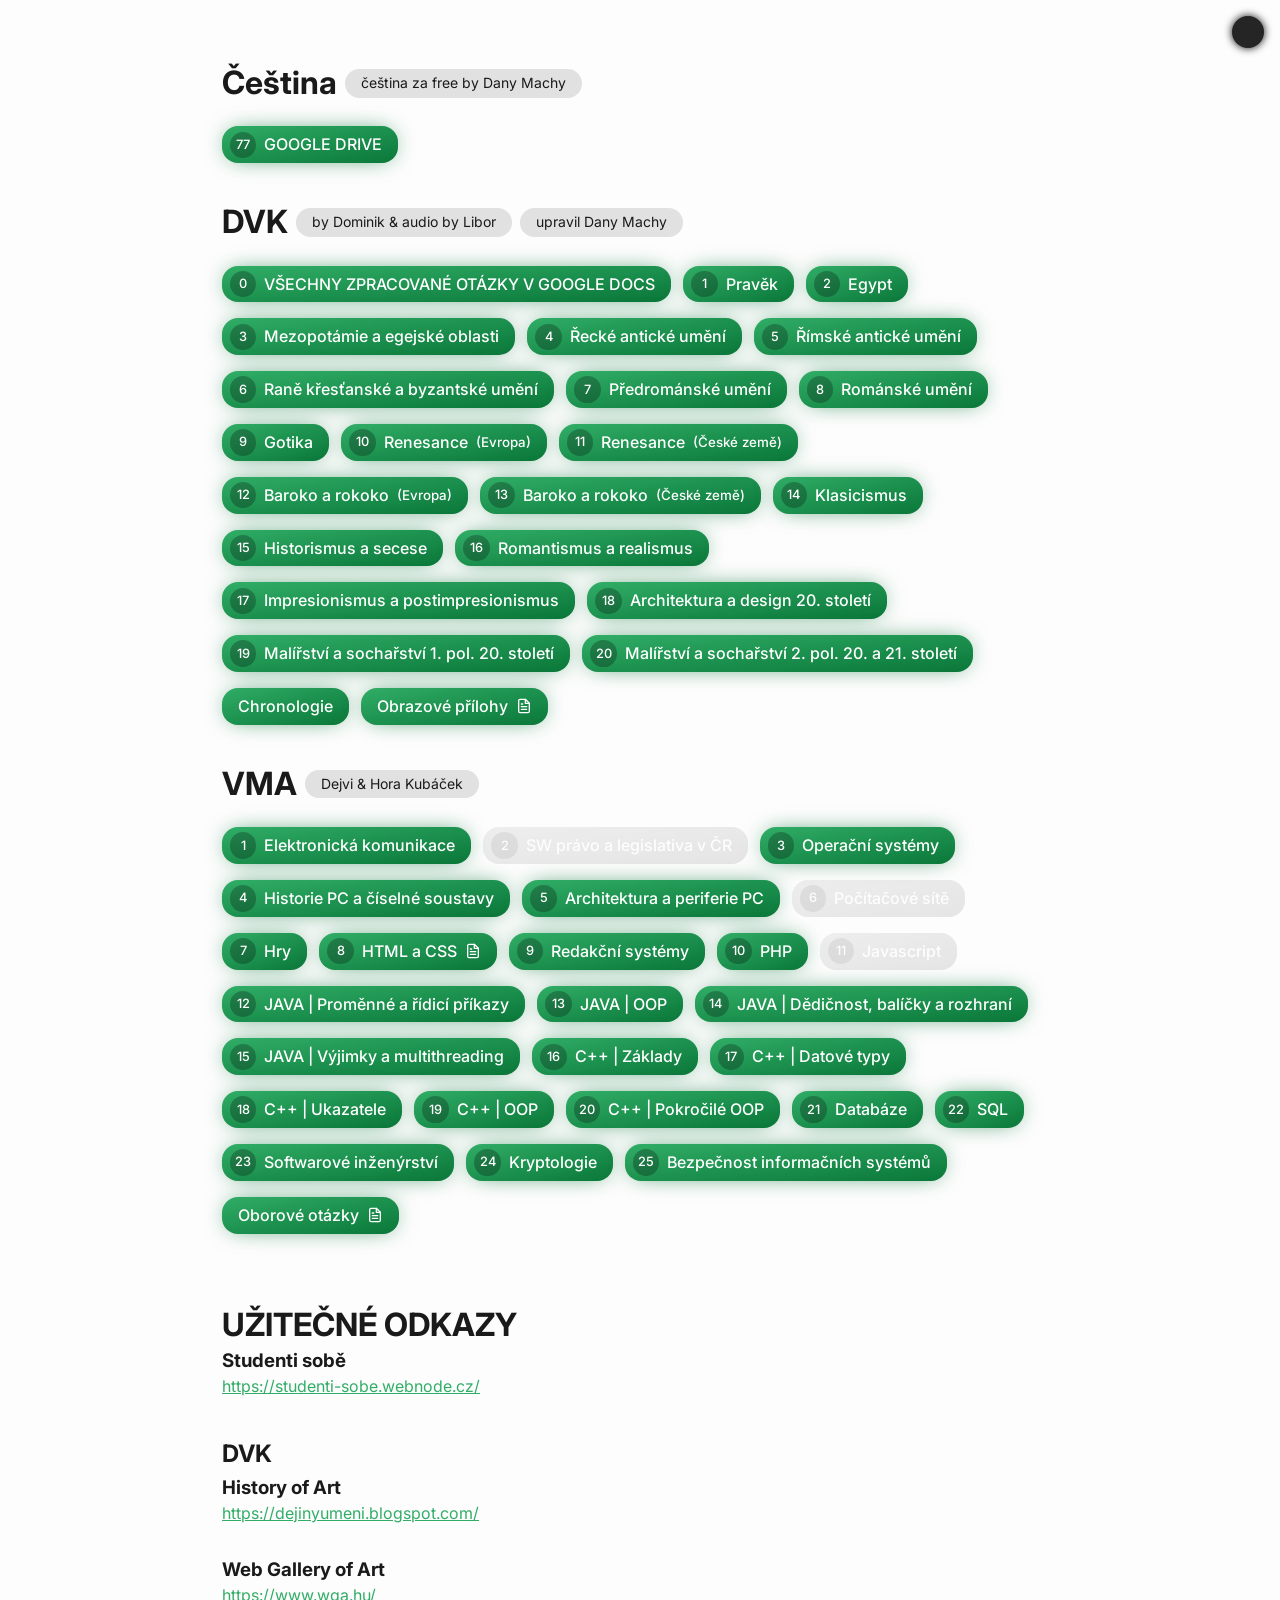
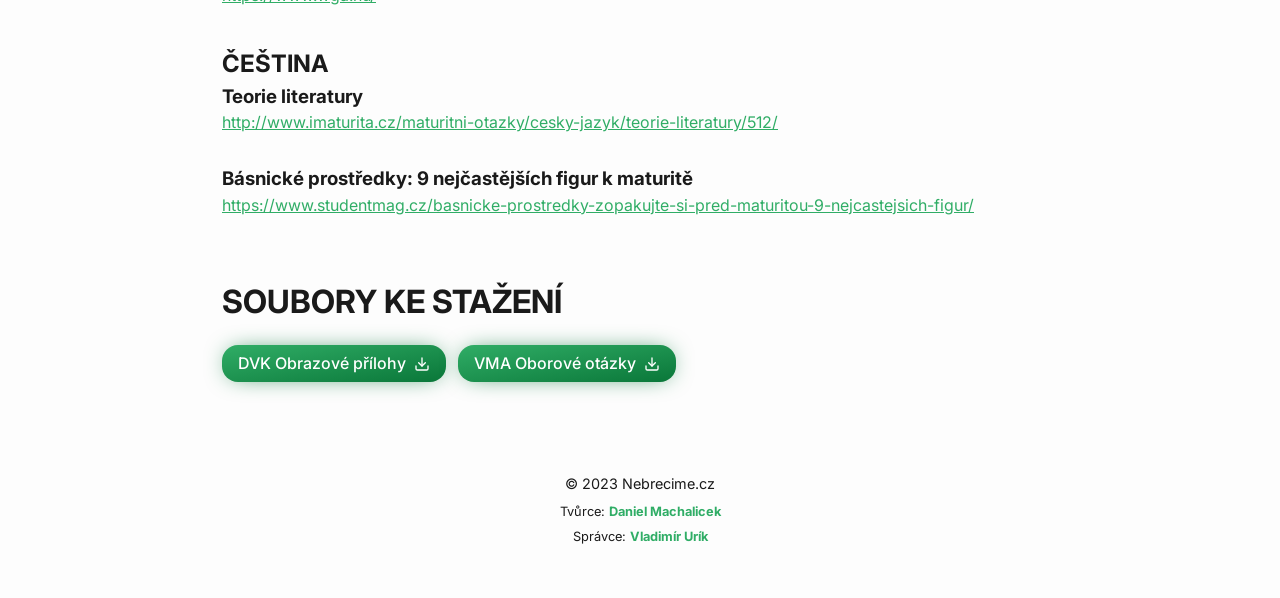
==== index.html @ db365742 "Initial commit" ====
<!DOCTYPE html>
<html lang="cs">
	<head>
		<meta charset="UTF-8" />
		<meta http-equiv="X-UA-Compatible" content="IE=edge" />
		<meta name="viewport" content="width=device-width, initial-scale=1.0" />
		<title>Maturita Formalita | Rozcestník</title>
		<meta name="description" content="">

		<!-- Facebook Meta Tags -->
		<meta property="og:url" content="https://nebrecime.cz">
		<meta property="og:type" content="website">
		<meta property="og:title" content="Maturita Formalita | Rozcestník">
		<meta property="og:description" content="">

		<!-- Twitter Meta Tags -->
		<meta name="twitter:card" content="summary_large_image">
		<meta property="twitter:domain" content="nebrecime.cz">
		<meta property="twitter:url" content="https://nebrecime.cz">
		<meta name="twitter:title" content="Maturita Formalita | Rozcestník">
		<meta name="twitter:description" content="">

		<link rel="stylesheet" href="main.css" />
		<style>
			main {
				max-width: 90ch;
			}

			h1,
			h3 {
				text-transform: none;
			}

			h2 {
				margin-top: 2em;
			}

			.heading-flex {
				margin-top: 2em;
				display: inline-flex;
				align-items: center;

				line-height: 1;
			}

			.heading-flex > * {
				margin-top: 0;
			}
			.heading-label {
				margin: 0;
				margin-left: 8px;
				background-color: rgba(110, 110, 110, 0.2);
				font-size: 14px;
				line-height: 1.2;
				padding: 6px 16px;

				border-radius: 50vh;
			}
		</style>
		<script src="main.js" defer></script>
	</head>
	<body>
		<div id="theme-switcher"></div>
		<main>

			<div class="heading-flex">
				<h1>Čeština</h1>
				<span class="heading-label">čeština za free by Dany Machy</span>
			</div>
			<nav>
				<a href="https://drive.google.com/drive/folders/1G8q1SVbVnIAXvOIBS4BuIrVN8ppk9QRn?usp=sharing" target="_blank">
					<div class="num">77</div>
					GOOGLE DRIVE
				</a>
			</nav>

			<div class="heading-flex">
				<h1>DVK</h1>
				<span class="heading-label">by Dominik & audio by Libor</span>
				<span class="heading-label">upravil Dany Machy</span>
			</div>

			<nav>
				<a href="https://docs.google.com/document/d/1KUpn0QarhoeIg8gkC5Fr3FgO_D-l7UKb1fckFN2ubp4/edit?usp=sharing" target="_blank">
					<div class="num">0</div>
					VŠECHNY ZPRACOVANÉ OTÁZKY V GOOGLE DOCS
				</a>
				<a href="dvk/1.html">
					<div class="num">1</div>
					Pravěk
				</a>
				<a href="dvk/2.html">
					<div class="num">2</div>
					Egypt
				</a>
				<a href="dvk/3.html">
					<div class="num">3</div>
					Mezopotámie a egejské oblasti
				</a>
				<a href="dvk/4.html">
					<div class="num">4</div>
					Řecké antické umění
				</a>
				<a href="dvk/5.html">
					<div class="num">5</div>
					Římské antické umění
				</a>
				<a href="dvk/6.html">
					<div class="num">6</div>
					Raně křesťanské a byzantské umění
				</a>
				<a href="dvk/7.html">
					<div class="num">7</div>
					Předrománské umění
				</a>
				<a href="dvk/8.html">
					<div class="num">8</div>
					Románské umění
				</a>
				<a href="dvk/9.html">
					<div class="num">9</div>
					Gotika
				</a>
				<a href="dvk/10.html">
					<div class="num">10</div>
					Renesance <small>(Evropa)</small>
				</a>
				<a href="dvk/11.html">
					<div class="num">11</div>
					Renesance <small>(České země)</small>
				</a>
				<a href="dvk/12.html">
					<div class="num">12</div>
					Baroko a rokoko <small>(Evropa)</small>
				</a>
				<a href="dvk/13.html">
					<div class="num">13</div>
					Baroko a rokoko
					<small>(České země)</small>
				</a>
				<a href="dvk/14.html">
					<div class="num">14</div>
					Klasicismus
				</a>
				<a href="dvk/15.html">
					<div class="num">15</div>
					Historismus a secese
				</a>
				<a href="dvk/16.html">
					<div class="num">16</div>
					Romantismus a realismus
				</a>
				<a href="dvk/17.html">
					<div class="num">17</div>
					Impresionismus a postimpresionismus
				</a>
				<a href="dvk/18.html">
					<div class="num">18</div>
					Architektura a design 20. století
				</a>
				<a href="dvk/19.html">
					<div class="num">19</div>
					Malířství a sochařství 1. pol. 20. století
				</a>
				<a href="dvk/20.html">
					<div class="num">20</div>
					Malířství a sochařství 2. pol. 20. a 21. století
				</a>
				<a href="dvk/chronologie.html"> Chronologie </a>
				<a href="dvk/DVK Obrazové přílohy.pdf" target="_blank">
					Obrazové přílohy
					<img src="img/icons/file-text.svg" alt="file-text" />
				</a>
			</nav>

			<div class="heading-flex">
				<h1>VMA</h1>
				<span class="heading-label"
					>Dejvi & Hora Kubáček</span
				>
			</div>

			<nav>
				<a href="vma/1.html">
					<div class="num">1</div>
					Elektronická komunikace
				</a>
				<a href="#" class="disabled">
					<div class="num">2</div>
					SW právo a legislativa v ČR
				</a>
				<a href="vma/3.html">
					<div class="num">3</div>
					Operační systémy
				</a>
				<a href="vma/4.html">
					<div class="num">4</div>
					Historie PC a číselné soustavy
				</a>
				<a href="vma/5.html">
					<div class="num">5</div>
					Architektura a periferie PC
				</a>
				<a href="#" class="disabled">
					<div class="num">6</div>
					Počítačové sítě
				</a>
				<a href="vma/7.html">
					<div class="num">7</div>
					Hry
				</a>
				<a href="vma/8 HTML.pdf" target="_blank">
					<div class="num">8</div>
					HTML a CSS
					<img src="img/icons/file-text.svg" alt="file-text" />
				</a>
				<a href="vma/9.html">
					<div class="num">9</div>
					Redakční systémy
				</a>
				<a href="vma/10.html">
					<div class="num">10</div>
					PHP
				</a>
				<a href="#" class="disabled">
					<div class="num">11</div>
					Javascript
				</a>
				<a href="vma/12.html">
					<div class="num">12</div>
					JAVA | Proměnné a řídicí příkazy
				</a>
				<a href="vma/13.html">
					<div class="num">13</div>
					JAVA | OOP
				</a>
				<a href="vma/14.html">
					<div class="num">14</div>
					JAVA | Dědičnost, balíčky a rozhraní
				</a>
				<a href="vma/15.html">
					<div class="num">15</div>
					JAVA | Výjimky a multithreading
				</a>
				<a href="vma/16.html">
					<div class="num">16</div>
					C++ | Základy
				</a>
				<a href="vma/17.html">
					<div class="num">17</div>
					C++ | Datové typy
				</a>
				<a href="vma/18.html">
					<div class="num">18</div>
					C++ | Ukazatele
				</a>
				<a href="vma/19.html">
					<div class="num">19</div>
					C++ | OOP
				</a>
				<a href="vma/20.html">
					<div class="num">20</div>
					C++ | Pokročilé OOP
				</a>
				<a href="vma/21.html">
					<div class="num">21</div>
					Databáze
				</a>
				<a href="vma/22.html">
					<div class="num">22</div>
					SQL
				</a>
				<a href="vma/23.html">
					<div class="num">23</div>
					Softwarové inženýrství
				</a>
				<a href="vma/24.html">
					<div class="num">24</div>
					Kryptologie
				</a>
				<a href="vma/25.html">
					<div class="num">25</div>
					Bezpečnost informačních systémů
				</a>
				<br />
				<a
					href="vma/Maturitni-otazky-oboru-VMA-pro-rok-2019-2020.pdf"
					target="_blank"
				>
					Oborové otázky
					<img src="img/icons/file-text.svg" alt="file-text" />
				</a>
			</nav>


			<h1 style="margin-top: 2em">UŽITEČNÉ ODKAZY</h1>
			<h3>Studenti sobě</h3>
			<a href="https://studenti-sobe.webnode.cz/" target="_blank"
				>https://studenti-sobe.webnode.cz/</a
			>

                        <h2>DVK</h2>
			<h3>History of Art</h3>
			<a href="https://dejinyumeni.blogspot.com/" target="_blank"
				>https://dejinyumeni.blogspot.com/</a
			>

			<h3>Web Gallery of Art</h3>
			<a href="https://www.wga.hu/" target="_blank"
				>https://www.wga.hu/</a
			>

			<h2>Čeština</h2>

                        <h3>Teorie literatury</h3>
			<a
				href="http://www.imaturita.cz/maturitni-otazky/cesky-jazyk/teorie-literatury/512/"
				target="_blank"
				>http://www.imaturita.cz/maturitni-otazky/cesky-jazyk/teorie-literatury/512/</a
			>

			<h3>Básnické prostředky: 9 nejčastějších figur k maturitě</h3>
			<a
				href="https://www.studentmag.cz/basnicke-prostredky-zopakujte-si-pred-maturitou-9-nejcastejsich-figur/"
				target="_blank"
				>https://www.studentmag.cz/basnicke-prostredky-zopakujte-si-pred-maturitou-9-nejcastejsich-figur/</a
			>

			<h1 style="margin-top: 2em">SOUBORY KE STAŽENÍ</h1>
			<nav>
				<a href="dvk/DVK Obrazové přílohy.pdf" download>
					DVK Obrazové přílohy
					<img src="img/icons/download.svg" alt="download" />
				</a>
				<a
					href="vma/Maturitni-otazky-oboru-VMA-pro-rok-2019-2020.pdf"
					download
				>
					VMA Oborové otázky
					<img src="img/icons/download.svg" alt="download" />
				</a>
			</nav>

			<footer>
				<p>
					&copy; 2023 Nebrecime.cz
				</p>
				<p class="small">Tvůrce: <span>Daniel Machalicek</span><br />Správce: <span>Vladimír Urík</span></p>
			</footer>
		</main>
	</body>
</html>
---- main.css ----
/*@import url("https://fonts.googleapis.com/css2?family=Rubik:wght@400;600&display=swap");*/
@import url("https://fonts.googleapis.com/css2?family=Inter:wght@400;500;700&display=swap");

:root {
	--main-font-family: "Inter", sans-serif;

	--normal-font-weight: 400;
	--bold-font-weight: 700;

	--green-light: #30ad66;
	--green-dark: #0a7739;

	--btn-background: #1b924f
		linear-gradient(to bottom right, var(--green-light), var(--green-dark));

	--box-shadow-img: 0 0 24px rgba(0, 0, 0, 0.1);
	--box-shadow-btn: 0 0 24px -8px var(--green-dark);

	--border-radius: 16px;

	--bg-accent: rgba(110, 110, 110, 0.2);
}

.light {
	--bg: #fdfdfd;
	--text: #1a1a1a;
	--text-light: #838383;

	--code-bg: #f6f8fa;
	--code-blue: #4a86e8;
	--code-red: #cc0000;
	--code-purple: #9900ff;
	--code-yellow: #c79a66;
	--code-green: #91bc74;
	--code-comment: grey;
}

.dark {
	--bg: #141414;
	--text: #dddddd;
	--text-light: #646464;

	--code-bg: #282c34;
	--code-blue: #59afef;
	--code-red: #e06c75;
	--code-purple: #bd78dd;
	--code-yellow: #c79a66;
	--code-green: #91bc74;
	--code-comment: grey;
}
* {
	box-sizing: border-box;

	margin: 0;
}
main * + * {
	margin-top: 1em;
}
html,
body {
	margin: 0;
	background: var(--bg);
	color: var(--text);

	font-family: var(--main-font-family);
	font-weight: 400;
}

/* NADPISY */
h1,
h2,
h3,
h4,
h5,
h6 {
	margin-top: 0.2em;
	text-transform: uppercase;
	font-weight: var(--bold-font-weight);
}
h1 {
	line-height: 1.2;
}
h2,
h3,
h4,
h5,
h6 {
	line-height: 1.35;
}

h1 + h2 {
	margin-top: 0.6em;
}

p + h2,
p + h3,
p + h4,
p + h5,
p + h6,
table + h2,
table + h3,
table + h4,
table + h5,
table + h6,
ul + h2,
ul + h3,
ul + h4,
ul + h5,
ul + h6,
ol + h2,
ol + h3,
ol + h4,
ol + h5,
ol + h6,
a + h2,
a + h3,
a + h4,
a + h5,
a + h6 {
	margin-top: 1.6em;
}

/* PARAGRAFY*/
p {
	line-height: 2;
}

h2 + p,
h3 + p,
h4 + p,
h5 + p,
h6 + p {
	margin-top: 0.2em;
}

/* Odkazy */
:not(nav) a {
	color: var(--green-light);
}

:not(nav) a:visited {
	color: var(--green-light);
}

/* TEXTOVÉ CLASSKY */
.b {
	font-weight: var(--bold-font-weight);
}
.i {
	font-style: italic;
}
.u {
	text-decoration: underline;
}
.n {
	font-weight: var(--normal-font-weight);
}

.center {
	text-align: center;
}
.left {
	text-align: left;
}
.right {
	text-align: right;
}

.upper {
	text-transform: uppercase;
}
.low {
	text-transform: lowercase;
}

code,
.code {
	font-family: "Consolas", "Courier New", Courier, monospace;
	font-variant-ligatures: none;
	font-size: 1.1em;
	line-height: 1.4;

	transition: color 500ms, background-color 500ms;
}

.light code,
.light .code {
	font-weight: 600;
}

code {
	display: block;
	padding: 1.2em;
	background-color: var(--code-bg);
	border-radius: var(--border-radius);
}

code .b,
.code .b {
	color: var(--code-blue);
	font-weight: var(--normal-font-weight);
}

code .r,
.code .r {
	color: var(--code-red);
}

code .p,
.code .p {
	color: var(--code-purple);
}

code .y,
.code .y {
	color: var(--code-yellow);
}

code .g,
.code .g {
	color: var(--code-green);
}

code .comment,
.code .comment {
	color: var(--code-comment);
}

/* NAVIGACE nad zápisem */
body > nav {
	margin: 0 auto;
	padding: 2em;
	padding-bottom: 0;
	max-width: 70ch;
	text-transform: uppercase;
}

/* ODKAZ V NAVIGACI */
nav a {
	display: inline-flex;
	align-items: center;
	gap: 8px;

	color: white;
	background: var(--btn-background);

	line-height: 1.3;
	text-decoration: none;
	font-weight: 500;

	padding: 8px 16px;

	margin: 8px 0;
	margin-right: 8px;

	border-radius: var(--border-radius);

	box-shadow: var(--box-shadow-btn);
}

nav a:visited {
	color: white;
}

nav a.disabled {
	background: linear-gradient(to bottom right, #cccccc, #afafaf);
	opacity: 0.3;
	cursor: default;
	box-shadow: none;
}

/* WORK IN PROGRESS LINK */
nav a.wip {
	background: linear-gradient(to bottom right, #ca8012, #884107);
	box-shadow: none;
}
nav a > * {
	margin: 0;
	line-height: 1;
}
nav a .num {
	display: inline-flex;
	justify-content: center;
	align-items: center;

	background-color: rgba(0, 0, 0, 0.25);
	margin-top: -6px;
	margin-bottom: -6px;
	margin-left: -8px;
	width: 1.65rem;
	height: 1.65rem;
	padding: 5px 4px 4px;
	font-size: 0.8em;
	border-radius: 50%;
}

/* MAIN (to je to kde jsou ty zápisy už) */
main {
	line-height: 1.7;
	margin: 0 auto;
	padding: 2em 2em 1em;
	max-width: 70ch;
}

/* IMG */
main > img {
	width: 100%;
	display: block;
	margin: 1em auto 2em;

	border-radius: var(--border-radius);
	box-shadow: var(--box-shadow-img);
}

main img.half {
	width: 50%;
	margin: 1em auto 1em;
}

.dark img.invertable {
	filter: invert(1);
}

/* LISTY */
main > ul,
main > ol {
	margin-top: 0.2em;
}
main > ul > * + li,
main > ol > * + li {
	margin-top: 0.4em;
}
ul ul,
ul ul li,
ol ol,
ol ol li,
ol ul,
ol ul li {
	margin-top: 0;
}

body > div:last-child {
	display: none;
}

ul.hide-style,
ol.hide-style {
	list-style: none;
}

/* TABLE */
table {
	border-collapse: collapse;
}

th,
td {
	padding: 0.8em;
	border: 1px solid var(--text-light);
	border-radius: 0 !important;
}

/* THEME SWITCHER (přepínař dark modu) */
#theme-switcher {
	z-index: 1000;
	position: absolute;
	top: 1em;
	right: 1em;
	width: 2em;
	height: 2em;
	background-color: var(--text);
	border-radius: 50%;
	cursor: pointer;
}

.light #theme-switcher {
	background: #252525;
	box-shadow: 0 0 8px #000000;
}
.dark #theme-switcher {
	background: #ebd472;
	box-shadow: 0 0 16px #fad048;
}

#scroll-up {
	z-index: 1000;
	position: fixed;
	bottom: 1em;
	right: 1em;
	width: 2em;
	height: 2em;

	display: grid;
	place-items: center;

	color: var(--bg);
	background-color: var(--text);
	border-radius: 50%;
	cursor: pointer;
	opacity: 0.6;

	transition: opacity 300ms ease-in-out;
}

#scroll-up.hidden {
	opacity: 0;
}

.cards-flex {
	display: grid;
	grid-template-columns: 1fr 1fr;
	gap: 16px;
}

.img-card {
	width: 100%;
	display: grid;
	grid-template-columns: 1fr;
	grid-template-rows: auto 1fr;

	margin-top: 0;

	border-radius: var(--border-radius);
	overflow: hidden;
	box-shadow: var(--box-shadow-img);
}

.img-card img {
	width: 100%;
	object-fit: cover;
}

.img-card .img-card-text {
	background-color: var(--bg-accent);
	margin: 0;
	padding: 24px;
	padding-left: 32px;

	font-size: 14px;
}

.img-card .img-card-text .header {
	font-size: 1.4em;
	font-weight: var(--bold-font-weight);
	line-height: 1.2;
}

.img-card .img-card-text ul {
	padding-left: 1em;
	margin-top: 0.4em;
}
.img-card .img-card-text li {
	margin-top: 0;
}

.img-card.large {
	grid-column: 1 / span 2;
}

.img-card.horizontal {
	grid-column: 1 / span 2;
	grid-template-columns: 1fr 1fr;
	grid-template-rows: 1fr;
}
.img-card.horizontal .img-card-text {
	display: flex;
	flex-flow: column;
	justify-content: center;
}

@media screen and (max-width: 750px) {
	.cards-flex {
		grid-template-columns: 1fr;
	}
	.img-card .img-card-text {
		padding: 24px;
	}

	.img-card.large {
		grid-column: 1 / span 1;
	}
	.img-card.horizontal {
		grid-column: 1 / span 1;
		grid-template-columns: 1fr;
		grid-template-rows: auto 1fr;
	}

	table {
		font-size: 0.7em;
		display: inline-table;
		width: 100%;
		overflow: hidden;
	}

	.code,
	code {
		font-size: 0.8em;
	}
}

audio {
	width: 100%;
}


footer {
	padding: 2em;
	text-align: center;
	width: 100%;
	margin-top: 3em;
}

footer > p {
	margin: 0;
	padding: 0;

	font-size: 0.9em;
}

footer > p.small {
	font-size: 0.8em;
}

footer > p > span {
	font-weight: var(--bold-font-weight);
	color: var(--green-light);
}
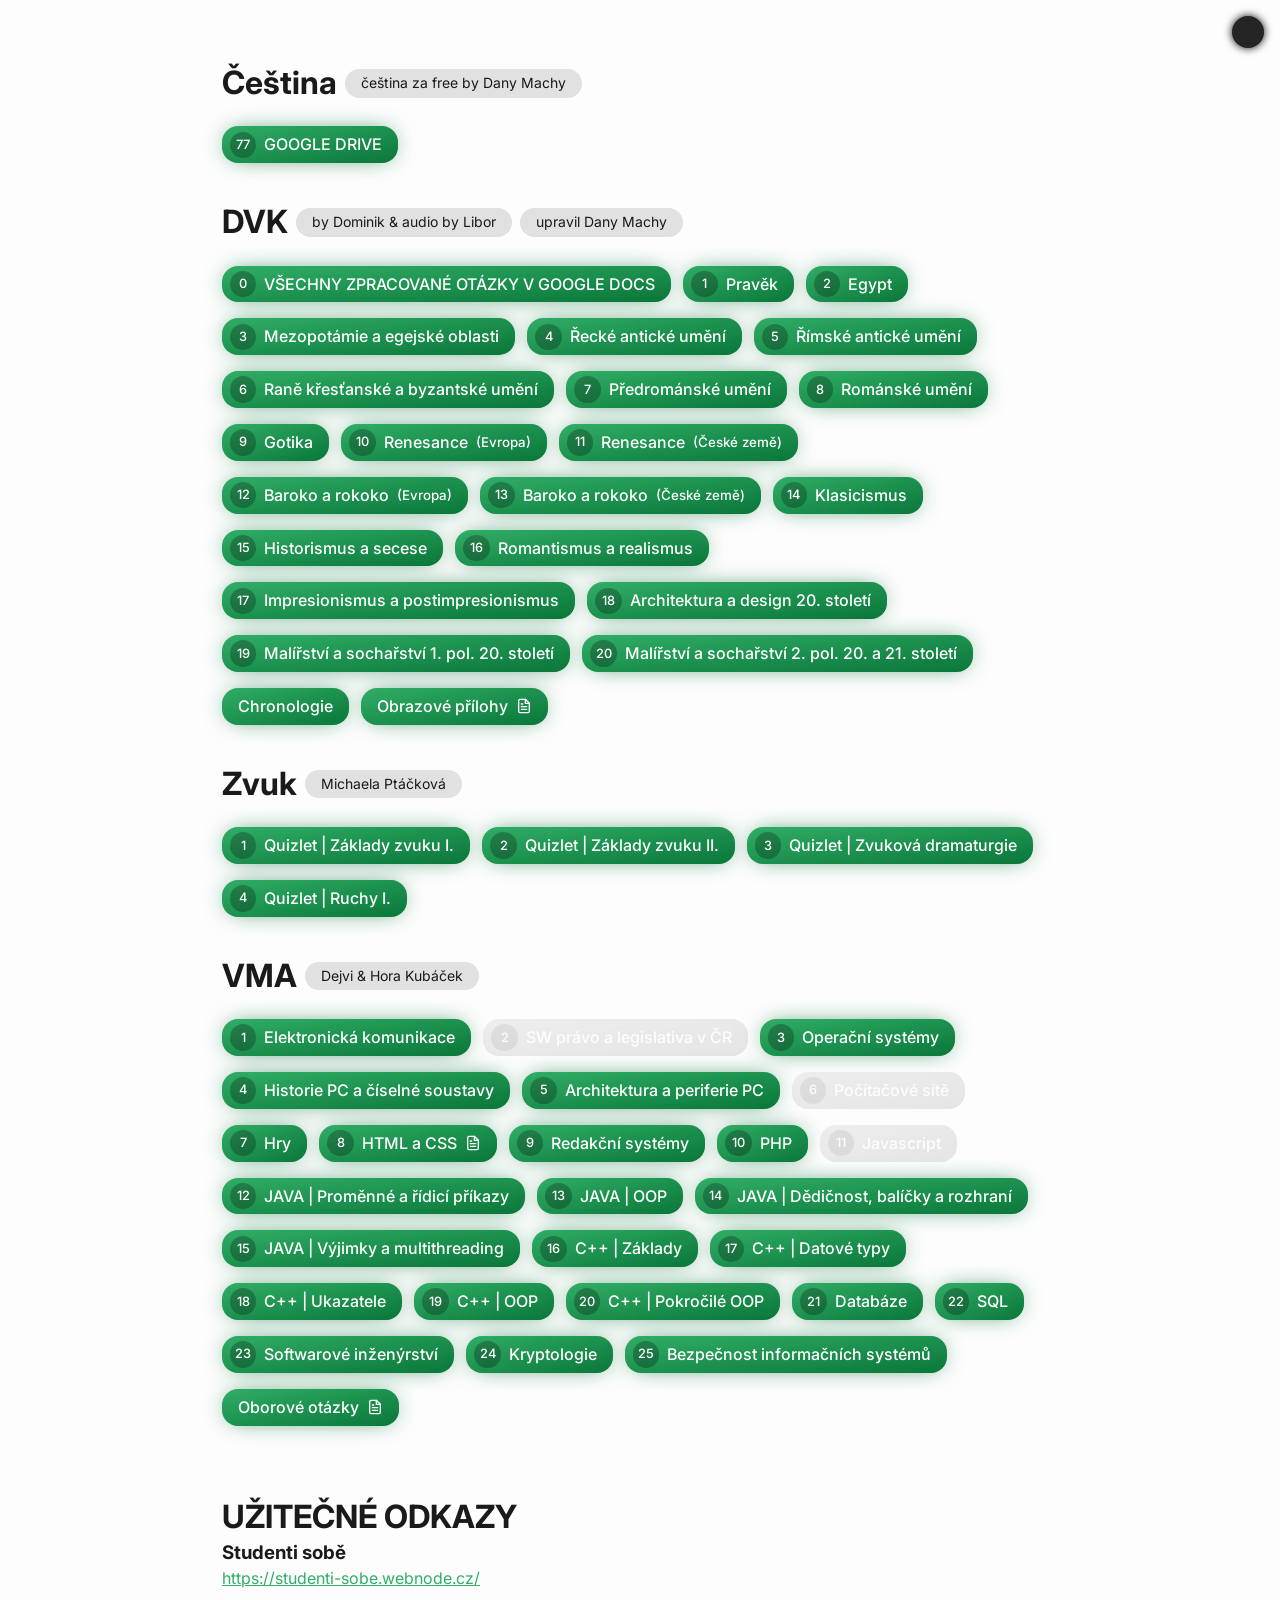
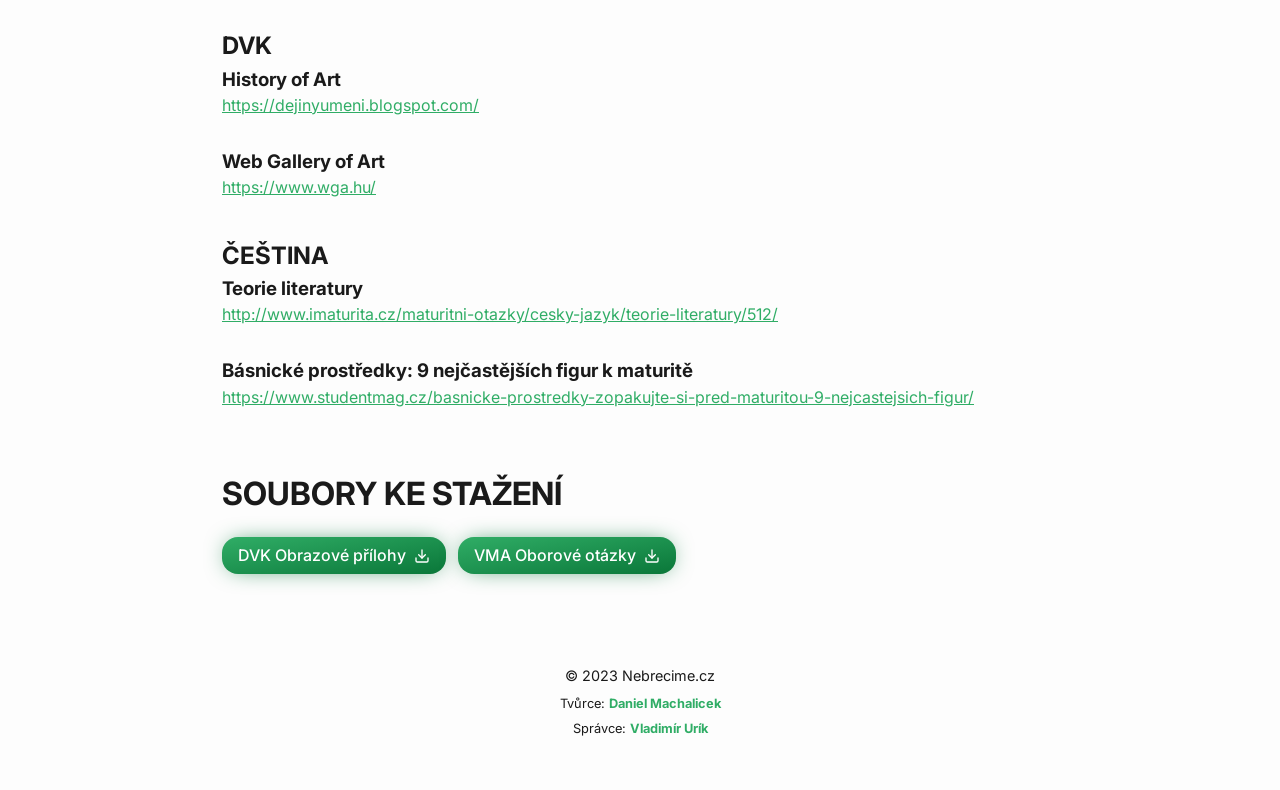
==== commit 577633bb: "Add new subject "zvuk"" ====
--- a/index.html
+++ b/index.html
@@ -170,6 +170,31 @@
 				<a href="dvk/DVK Obrazové přílohy.pdf" target="_blank">
 					Obrazové přílohy
 					<img src="img/icons/file-text.svg" alt="file-text" />
+				</a>
+			</nav>
+
+			<div class="heading-flex">
+				<h1>Zvuk</h1>
+				<span class="heading-label"
+				>Michaela Ptáčková</span>
+			</div>
+
+			<nav>
+				<a href="https://quizlet.com/834494524/zaklady-zvuku-flash-cards/">
+					<div class="num">1</div>
+					Quizlet | Základy zvuku I.
+				</a>
+				<a href="https://quizlet.com/841090892/zaklady-zvuku-ii-flash-cards/">
+					<div class="num">2</div>
+					Quizlet | Základy zvuku II.
+				</a>
+				<a href="https://quizlet.com/845074074/zvukova-dramaturgie-flash-cards/">
+					<div class="num">3</div>
+					Quizlet | Zvuková dramaturgie
+				</a>
+				<a href="https://quizlet.com/852075149/ruchy-i-flash-cards/">
+					<div class="num">4</div>
+					Quizlet | Ruchy I.
 				</a>
 			</nav>
 
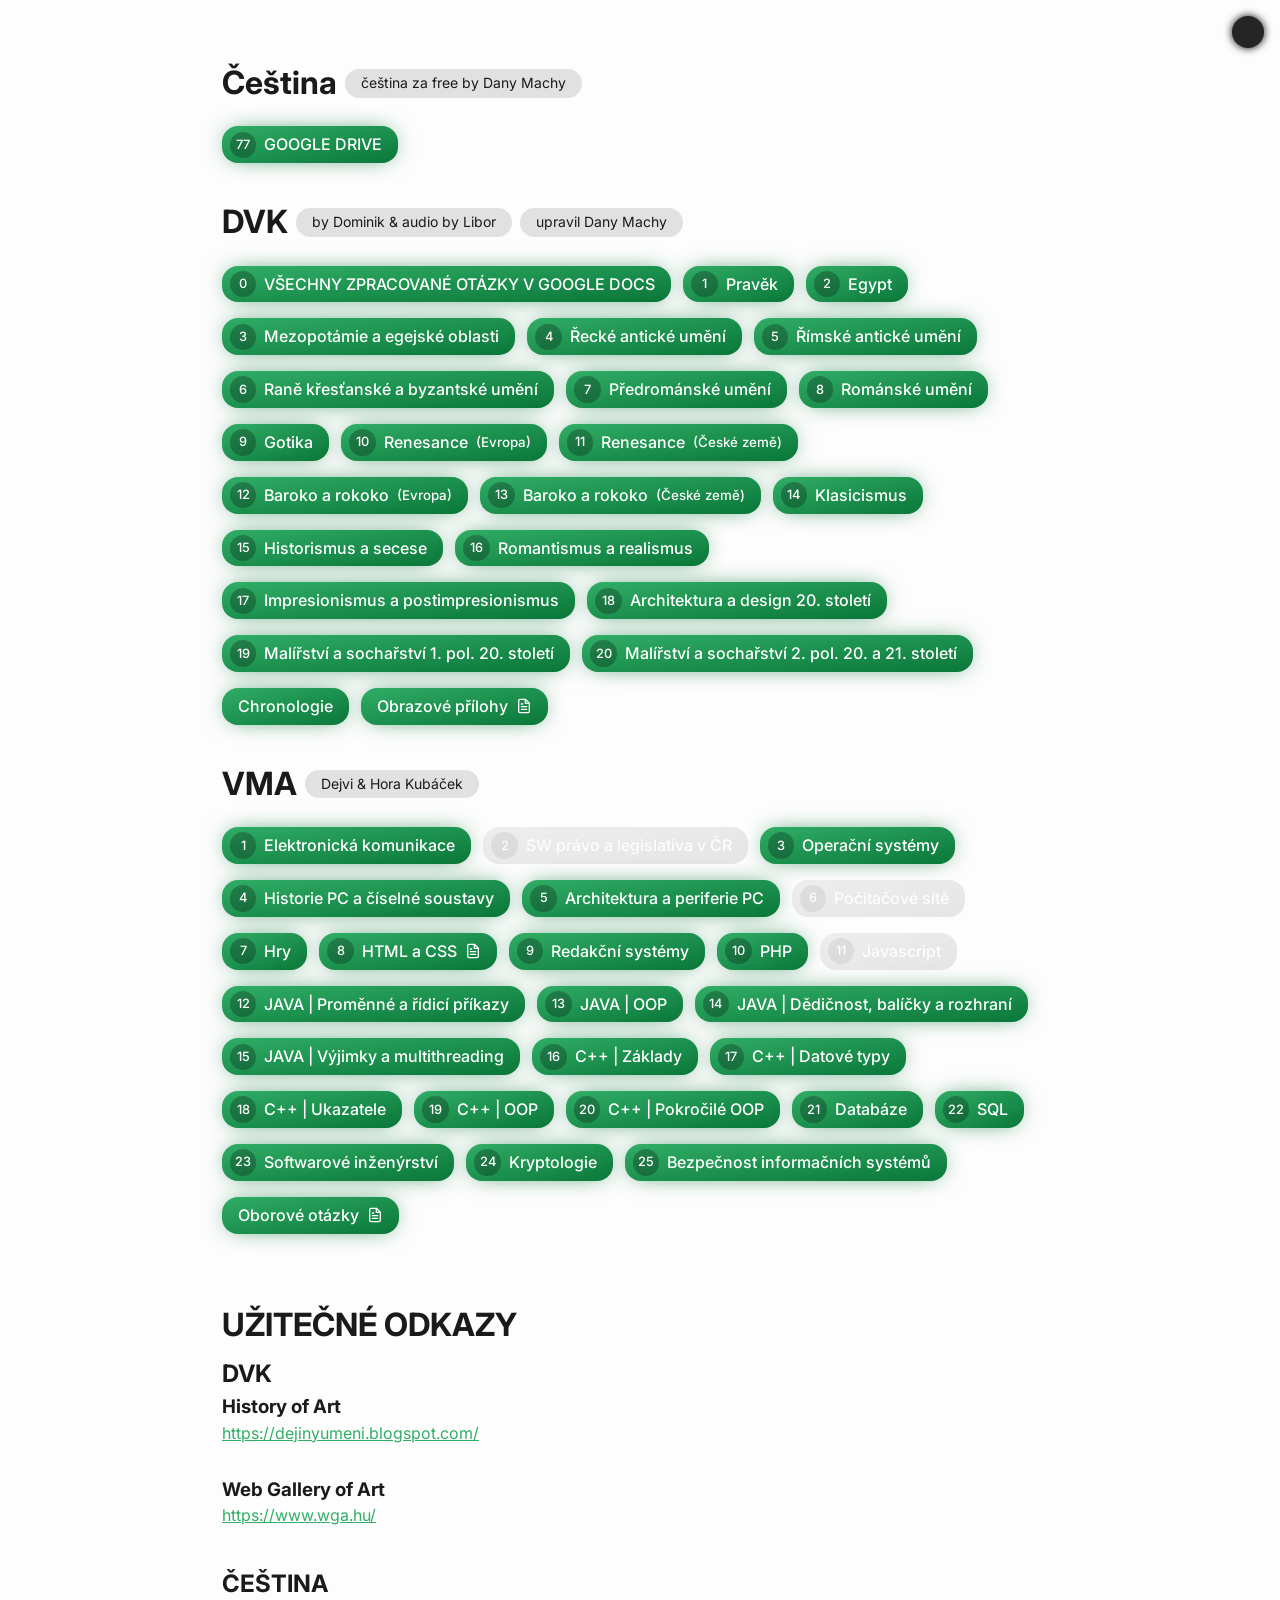
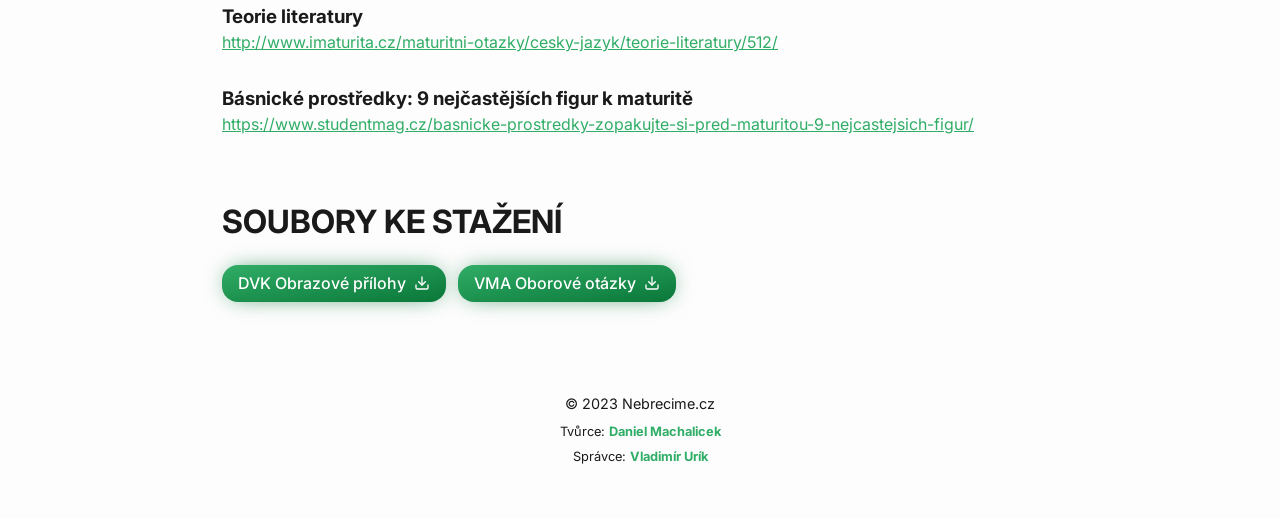
==== commit a8c12619: "Remove non-graduation links" ====
--- a/index.html
+++ b/index.html
@@ -174,31 +174,6 @@
 			</nav>
 
 			<div class="heading-flex">
-				<h1>Zvuk</h1>
-				<span class="heading-label"
-				>Michaela Ptáčková</span>
-			</div>
-
-			<nav>
-				<a href="https://quizlet.com/834494524/zaklady-zvuku-flash-cards/">
-					<div class="num">1</div>
-					Quizlet | Základy zvuku I.
-				</a>
-				<a href="https://quizlet.com/841090892/zaklady-zvuku-ii-flash-cards/">
-					<div class="num">2</div>
-					Quizlet | Základy zvuku II.
-				</a>
-				<a href="https://quizlet.com/845074074/zvukova-dramaturgie-flash-cards/">
-					<div class="num">3</div>
-					Quizlet | Zvuková dramaturgie
-				</a>
-				<a href="https://quizlet.com/852075149/ruchy-i-flash-cards/">
-					<div class="num">4</div>
-					Quizlet | Ruchy I.
-				</a>
-			</nav>
-
-			<div class="heading-flex">
 				<h1>VMA</h1>
 				<span class="heading-label"
 					>Dejvi & Hora Kubáček</span
@@ -319,10 +294,6 @@
 
 
 			<h1 style="margin-top: 2em">UŽITEČNÉ ODKAZY</h1>
-			<h3>Studenti sobě</h3>
-			<a href="https://studenti-sobe.webnode.cz/" target="_blank"
-				>https://studenti-sobe.webnode.cz/</a
-			>
 
                         <h2>DVK</h2>
 			<h3>History of Art</h3>
